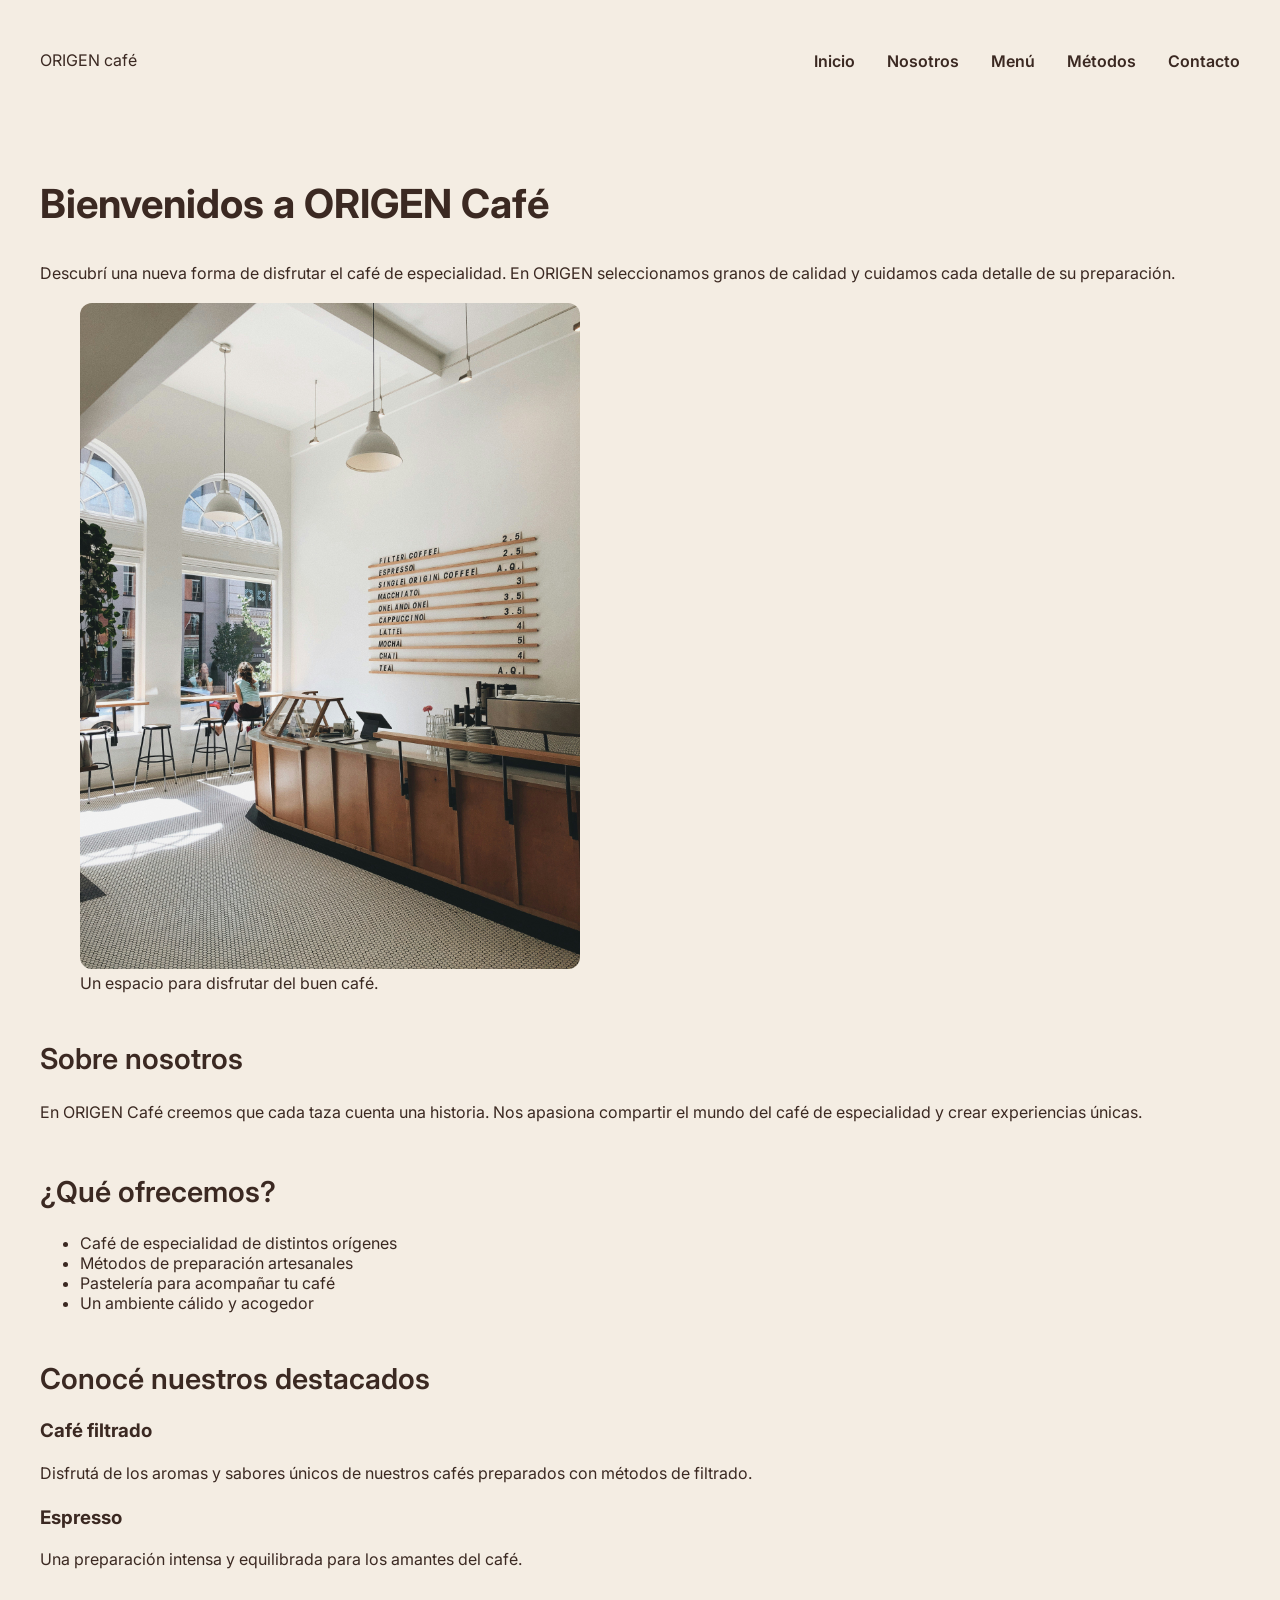
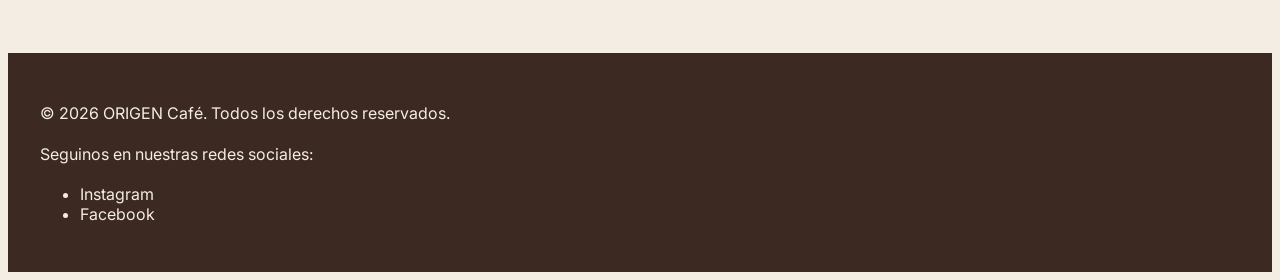
==== index.html @ 1a158b2b "Pre-entrega 2 - HTML y estilos CSS de ORIGEN Cafe" ====
<!DOCTYPE html>
<html lang="es">
<head>
    <meta charset="UTF-8">
    <meta name="viewport" content="width=device-width, initial-scale=1.0">
    <title>ORIGEN café | Inicio</title>
    <link rel="stylesheet" href="./styles/styles.css">
</head>
<body>
    <header class="encabezado">
        <p>ORIGEN café</p>
          <nav class="menu-navegacion">
              <ul>
                 <li><a href="index.html">Inicio</a></li>
                 <li><a href="pages/nosotros.html">Nosotros</a></li>
                 <li><a href="pages/menu.html">Menú</a></li>
                 <li><a href="pages/metodos.html">Métodos</a></li>
                 <li><a href="pages/contacto.html">Contacto</a></li>
             </ul>
          </nav>
    </header>
<main class="contenido-principal"> 
    <section class="seccion">
        <h1>Bienvenidos a ORIGEN Café</h1>
            <p>Descubrí una nueva forma de disfrutar el café de especialidad. En ORIGEN seleccionamos granos de calidad y cuidamos cada 
            detalle de su preparación.</p>
            <figure>
               <img class="imagen-sitio" src="img/cafeteria.jpg" alt="Interior de una cafetería de especialidad" width="500">
               <figcaption>Un espacio para disfrutar del buen café.</figcaption>
            </figure>
    </section>
    <section class="seccion">
        <h2>Sobre nosotros</h2>
            <p>En ORIGEN Café creemos que cada taza cuenta una historia.
            Nos apasiona compartir el mundo del café de especialidad
            y crear experiencias únicas.
            </p>
    </section>
    <section class="seccion">
        <h2>¿Qué ofrecemos?</h2>
           <ul>
               <li>Café de especialidad de distintos orígenes</li>
               <li>Métodos de preparación artesanales</li>
               <li>Pastelería para acompañar tu café</li>
               <li>Un ambiente cálido y acogedor</li>
           </ul>
    </section>
    <section class="seccion">
        <h2>Conocé nuestros destacados</h2>
        <article>
            <h3>Café filtrado</h3>
            <p>Disfrutá de los aromas y sabores únicos
           de nuestros cafés preparados con métodos de filtrado.</p>
        </article>
        <article>
            <h3>Espresso</h3>
            <p>Una preparación intensa y equilibrada para los amantes del café.</p>
        </article>
    </section>
</main>
<footer class="pie-pagina">
    <p>&copy; 2026 ORIGEN Café. Todos los derechos reservados.</p>
    <p>Seguinos en nuestras redes sociales:</p>
    <ul>
        <li><a href="https://www.instagram.com/">Instagram</a></li>
        <li><a href="https://www.facebook.com/">Facebook</a></li>
    </ul>
</footer>
</body>
</html>
---- styles/styles.css ----
/* Tipografía de Google Fonts */
@import url('https://fonts.googleapis.com/css2?family=Inter:wght@400;500;600;700&display=swap');
/* Estilos generales */
body {
    background-color: #F4EDE3;
    color: #3B2922;
    font-family: 'Inter', sans-serif;
 }
/* Jerarquía tipográfica */
   h1 {
    font-size: 2.5rem;
    font-weight: 700;
}
   h2 {
    font-size: 1.8rem;
    font-weight: 600;
}
   p {
    font-size: 1rem;
    font-weight: 400;
    line-height: 1.6;
}
/* Menú de navegación */
.menu-navegacion ul {
    list-style: none;
    padding: 0;
    display: flex;
    gap: 2rem;
}
.menu-navegacion a {
    color: #3B2922;
    text-decoration: none;
    font-weight: 600;
    transition: color 0.3s ease;
}
/* Efecto al pasar el mouse */
.menu-navegacion a:hover {
    color: #B8794D;
}
/* Encabezado */
.encabezado {
    display: flex;
    justify-content: space-between;
    align-items: center;
    padding: 1.5rem 2rem;
}
/* Contenido principal */
.contenido-principal {
    padding: 2rem;
}
/* Imágenes del sitio */
.imagen-sitio {
    max-width: 100%;
    height: auto;
    border-radius: 12px;
}
/* Secciones del sitio */
.seccion {
    margin-bottom: 3rem;
}
/* Pie de página */
.pie-pagina {
    background-color: #3B2922;
    color: #F4EDE3;
    padding: 2rem;
}
.pie-pagina a {
    color: #F4EDE3;
    text-decoration: none;
    transition: color 0.3s ease;
}
.pie-pagina a:hover {
    color: #D9A77E;
}
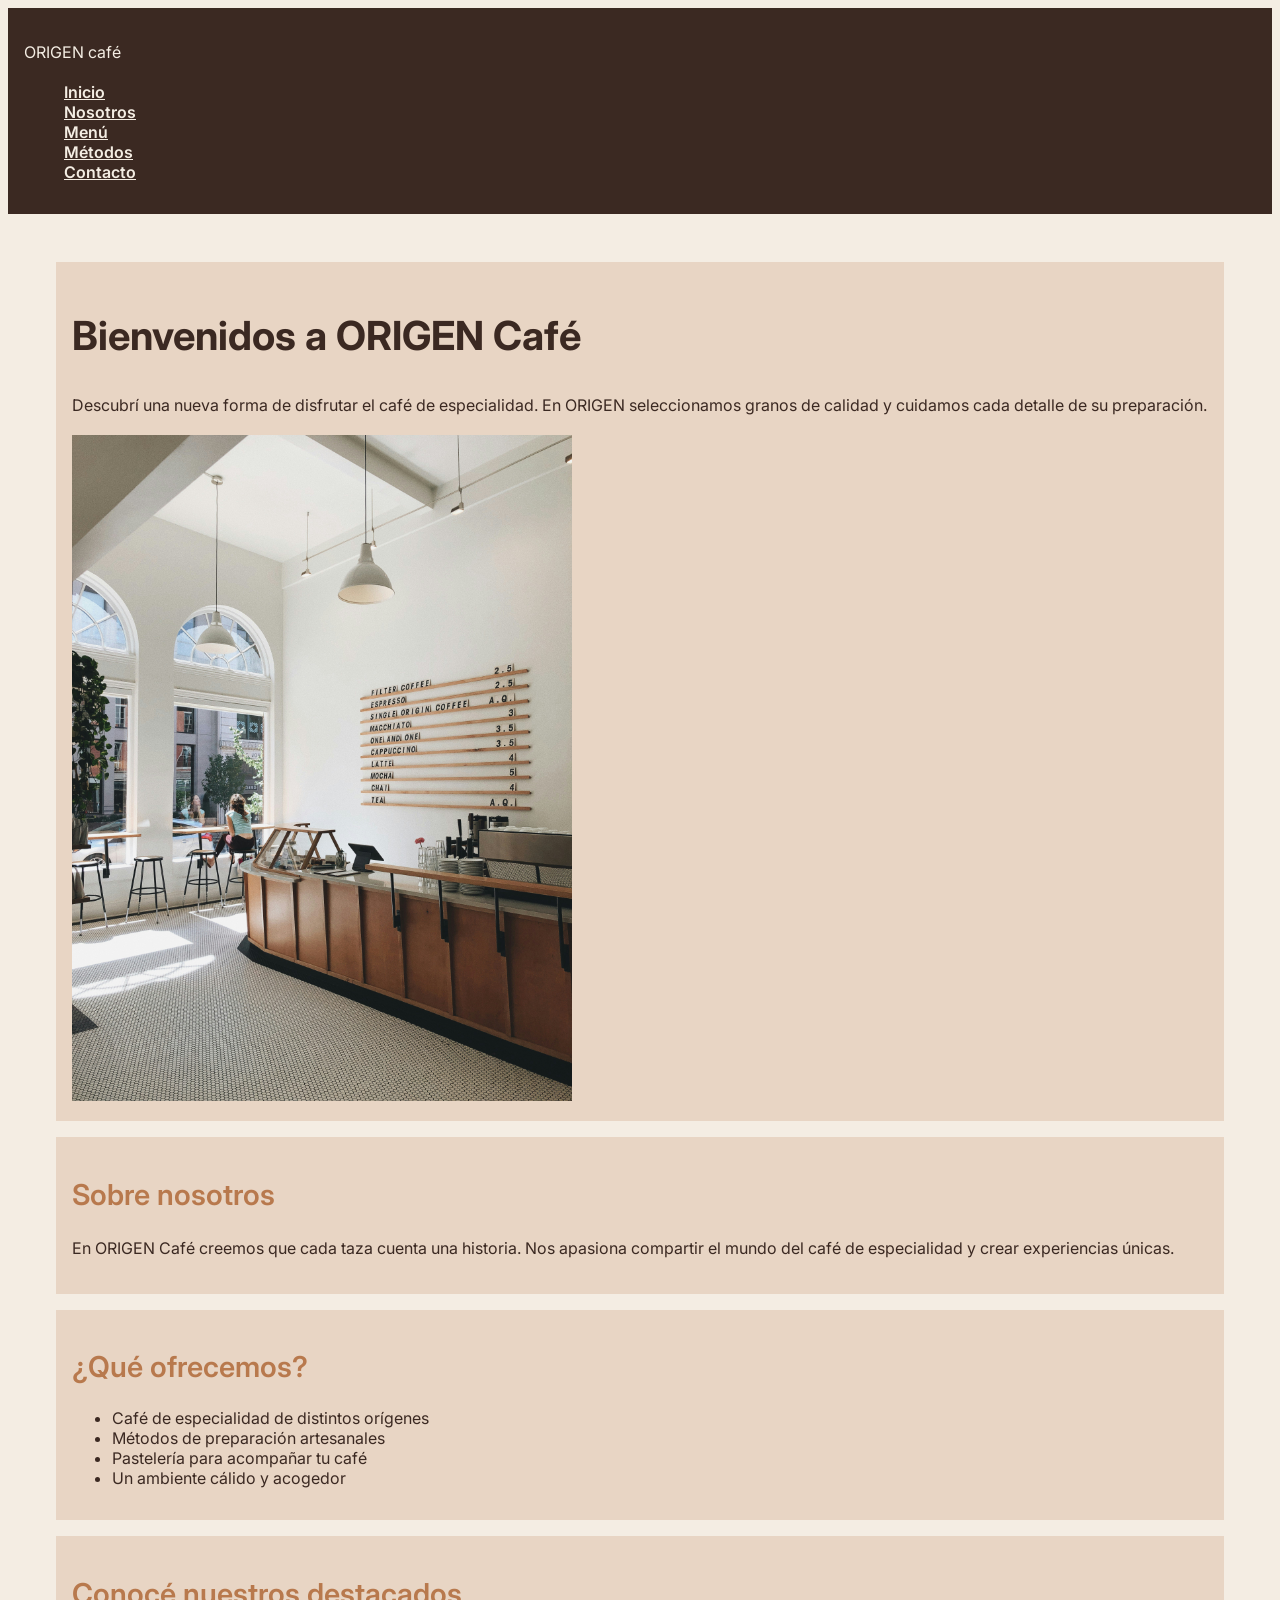
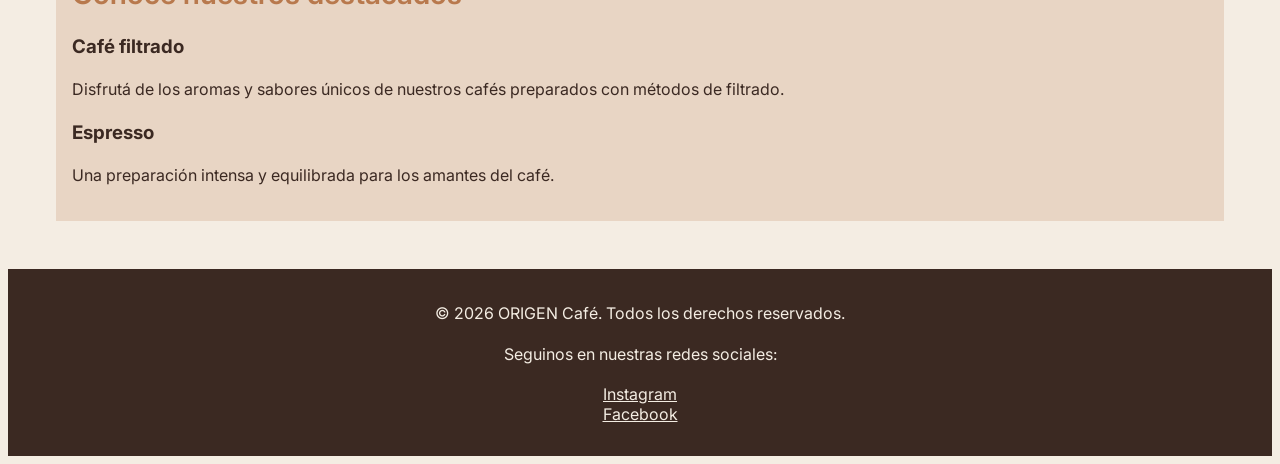
==== commit fac46298: "Re-entrega 2 corregida - ORIGEN Café" ====
--- a/index.html
+++ b/index.html
@@ -3,49 +3,47 @@
 <head>
     <meta charset="UTF-8">
     <meta name="viewport" content="width=device-width, initial-scale=1.0">
-    <title>ORIGEN café | Inicio</title>
     <link rel="stylesheet" href="./styles/styles.css">
+    <title>ORIGEN café | Inicio</title>  
 </head>
 <body>
-    <header class="encabezado">
+    <header>
         <p>ORIGEN café</p>
-          <nav class="menu-navegacion">
-              <ul>
-                 <li><a href="index.html">Inicio</a></li>
-                 <li><a href="pages/nosotros.html">Nosotros</a></li>
-                 <li><a href="pages/menu.html">Menú</a></li>
-                 <li><a href="pages/metodos.html">Métodos</a></li>
-                 <li><a href="pages/contacto.html">Contacto</a></li>
-             </ul>
-          </nav>
+        <nav>
+            <ul>
+                <li><a href="index.html">Inicio</a></li>
+                <li><a href="pages/nosotros.html">Nosotros</a></li>
+                <li><a href="pages/menu.html">Menú</a></li>
+                <li><a href="pages/metodos.html">Métodos</a></li>
+                <li><a href="pages/contacto.html">Contacto</a></li>
+            </ul>
+        </nav>
     </header>
-<main class="contenido-principal"> 
-    <section class="seccion">
-        <h1>Bienvenidos a ORIGEN Café</h1>
+    <main> 
+        <section>
+            <h1>Bienvenidos a ORIGEN Café</h1>
             <p>Descubrí una nueva forma de disfrutar el café de especialidad. En ORIGEN seleccionamos granos de calidad y cuidamos cada 
-            detalle de su preparación.</p>
-            <figure>
-               <img class="imagen-sitio" src="img/cafeteria.jpg" alt="Interior de una cafetería de especialidad" width="500">
-               <figcaption>Un espacio para disfrutar del buen café.</figcaption>
-            </figure>
-    </section>
-    <section class="seccion">
-        <h2>Sobre nosotros</h2>
+               detalle de su preparación.</p>
+            <img src="assets/img/cafeteria.jpg" 
+                 alt="Interior de la cafetería ORIGEN Café">
+        </section>
+        <section>
+            <h2>Sobre nosotros</h2>
             <p>En ORIGEN Café creemos que cada taza cuenta una historia.
             Nos apasiona compartir el mundo del café de especialidad
             y crear experiencias únicas.
             </p>
-    </section>
-    <section class="seccion">
-        <h2>¿Qué ofrecemos?</h2>
-           <ul>
-               <li>Café de especialidad de distintos orígenes</li>
-               <li>Métodos de preparación artesanales</li>
-               <li>Pastelería para acompañar tu café</li>
-               <li>Un ambiente cálido y acogedor</li>
-           </ul>
-    </section>
-    <section class="seccion">
+        </section>
+        <section>
+            <h2>¿Qué ofrecemos?</h2>
+            <ul>
+                <li>Café de especialidad de distintos orígenes</li>
+                <li>Métodos de preparación artesanales</li>
+                <li>Pastelería para acompañar tu café</li>
+                <li>Un ambiente cálido y acogedor</li>
+            </ul>
+        </section>
+        <section>
         <h2>Conocé nuestros destacados</h2>
         <article>
             <h3>Café filtrado</h3>
@@ -56,15 +54,15 @@
             <h3>Espresso</h3>
             <p>Una preparación intensa y equilibrada para los amantes del café.</p>
         </article>
-    </section>
-</main>
-<footer class="pie-pagina">
+        </section>
+    </main>
+    <footer>
     <p>&copy; 2026 ORIGEN Café. Todos los derechos reservados.</p>
     <p>Seguinos en nuestras redes sociales:</p>
     <ul>
         <li><a href="https://www.instagram.com/">Instagram</a></li>
         <li><a href="https://www.facebook.com/">Facebook</a></li>
     </ul>
-</footer>
+    </footer>
 </body>
 </html>
--- a/styles/styles.css
+++ b/styles/styles.css
@@ -1,74 +1,79 @@
 /* Tipografía de Google Fonts */
 @import url('https://fonts.googleapis.com/css2?family=Inter:wght@400;500;600;700&display=swap');
+/* font-family: 'Inter', sans-serif; */
+
 /* Estilos generales */
 body {
     background-color: #F4EDE3;
     color: #3B2922;
     font-family: 'Inter', sans-serif;
- }
+}
+
 /* Jerarquía tipográfica */
-   h1 {
+h1 {
     font-size: 2.5rem;
     font-weight: 700;
 }
-   h2 {
+
+h2 {
     font-size: 1.8rem;
     font-weight: 600;
+    color: #B8794D;
 }
-   p {
+
+p {
     font-size: 1rem;
     font-weight: 400;
     line-height: 1.6;
 }
-/* Menú de navegación */
-.menu-navegacion ul {
+
+/*  Menú de navegación */
+nav ul {
+    list-style: none;
+}
+
+nav a {
+    color: #F4EDE3;
+    font-weight: 600;
+}
+
+/* Encabezado */
+header {
+    background-color: #3B2922;
+    color: #F4EDE3;
+    padding: 1rem;
+}
+
+/* Contenido principal */
+main {
+    padding: 2rem;
+}
+
+/* Imágenes del sitio */
+img {
+    width: 31.25rem;
+}
+
+/* Secciones del sitio */
+section {
+    background-color: #E8D5C4;
+    margin: 1rem;
+    padding: 1rem;
+}
+
+/* Pie de página */
+footer {
+    background-color: #3B2922;
+    color: #F4EDE3;
+    padding: 1rem;
+    text-align: center;
+}
+
+footer a {
+    color: #F4EDE3;
+}
+
+footer ul {
     list-style: none;
     padding: 0;
-    display: flex;
-    gap: 2rem;
-}
-.menu-navegacion a {
-    color: #3B2922;
-    text-decoration: none;
-    font-weight: 600;
-    transition: color 0.3s ease;
-}
-/* Efecto al pasar el mouse */
-.menu-navegacion a:hover {
-    color: #B8794D;
-}
-/* Encabezado */
-.encabezado {
-    display: flex;
-    justify-content: space-between;
-    align-items: center;
-    padding: 1.5rem 2rem;
-}
-/* Contenido principal */
-.contenido-principal {
-    padding: 2rem;
-}
-/* Imágenes del sitio */
-.imagen-sitio {
-    max-width: 100%;
-    height: auto;
-    border-radius: 12px;
-}
-/* Secciones del sitio */
-.seccion {
-    margin-bottom: 3rem;
-}
-/* Pie de página */
-.pie-pagina {
-    background-color: #3B2922;
-    color: #F4EDE3;
-    padding: 2rem;
-}
-.pie-pagina a {
-    color: #F4EDE3;
-    text-decoration: none;
-    transition: color 0.3s ease;
-}
-.pie-pagina a:hover {
-    color: #D9A77E;
 }
